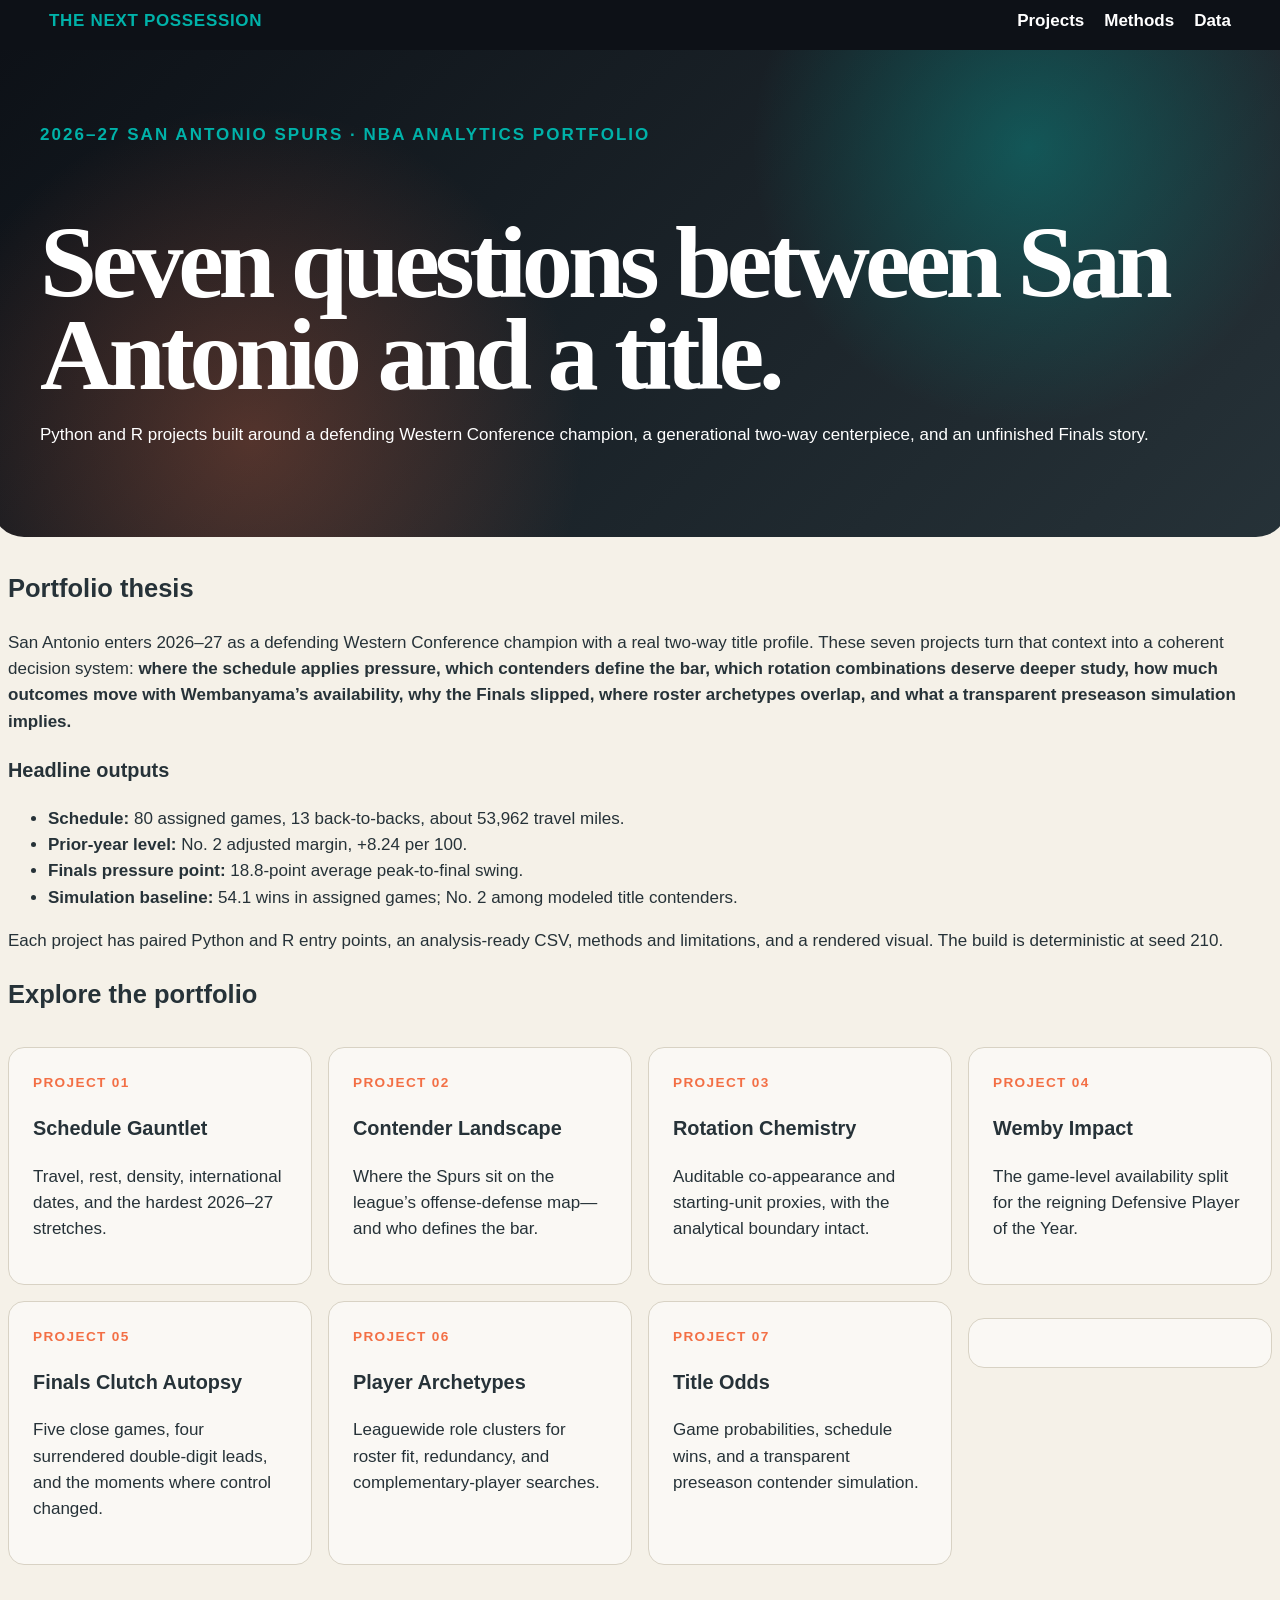
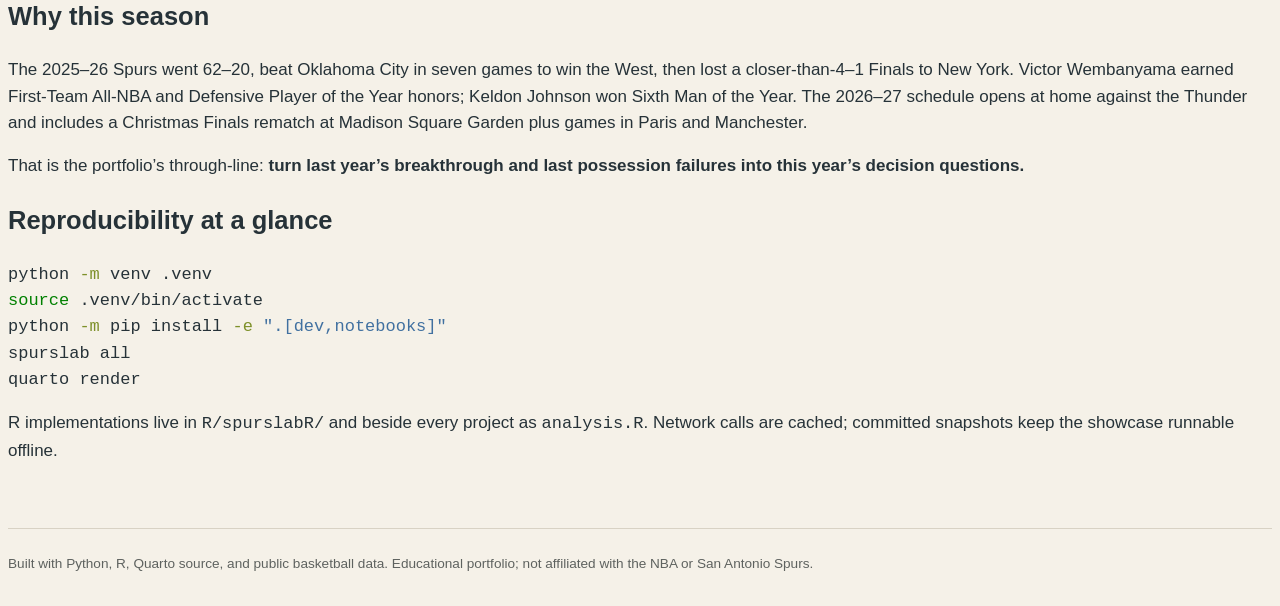
==== docs/index.html @ 5e853c53 "Preserve original local Spurs portfolio snapshot" ====
<!DOCTYPE html>
<html xmlns="http://www.w3.org/1999/xhtml">
<head>
  <meta charset="utf-8" />
  <meta name="generator" content="pandoc 3.10" />
  <meta name="viewport" content="width=device-width, initial-scale=1.0, user-scalable=yes" />
  <title>The Next Possession</title>
  <style>
    /* Default styles provided by pandoc.
    ** See https://pandoc.org/MANUAL.html#variables-for-html for config info.
    */
    span.smallcaps{font-variant: small-caps;}
    div.columns{display: flex; gap: 1.5em;}
    div.column{flex: auto;}
    @media screen {
    div.columns{gap: min(4vw, 1.5em);}
    div.column{overflow-x: auto;}
    }
    div.hanging-indent{margin-left: 1.5em; text-indent: -1.5em;}
    /* The extra [class] is a hack that increases specificity enough to
       override a similar rule in reveal.js */
    ul.task-list[class]{list-style: none;}
    ul.task-list li input[type="checkbox"] {
      font-size: inherit;
      width: 0.8em;
      margin: 0 0.8em 0.2em -1.6em;
      vertical-align: middle;
    }
    .display.math{display: block; text-align: center; margin: 0.5rem auto;}
    /* CSS for syntax highlighting */
    html { -webkit-text-size-adjust: 100%; }
    pre > code.sourceCode { white-space: pre; position: relative; }
    pre > code.sourceCode > span { display: inline-block; line-height: 1.25; }
    pre > code.sourceCode > span:empty { height: 1.2em; }
    .sourceCode { overflow: visible; }
    code.sourceCode > span { color: inherit; text-decoration: inherit; }
    div.sourceCode { margin: 1em 0; }
    pre.sourceCode { margin: 0; }
    @media screen {
    div.sourceCode { overflow: auto; }
    }
    @media print {
    pre > code.sourceCode { white-space: pre-wrap; }
    pre > code.sourceCode > span { text-indent: -5em; padding-left: 5em; }
    }
    pre.numberSource code
      { counter-reset: source-line 0; }
    pre.numberSource code > span
      { position: relative; left: -4em; counter-increment: source-line; }
    pre.numberSource code > span > a:first-child::before
      { content: counter(source-line);
        position: relative; left: -1em; text-align: right; vertical-align: baseline;
        border: none; display: inline-block;
        -webkit-touch-callout: none; -webkit-user-select: none;
        -khtml-user-select: none; -moz-user-select: none;
        -ms-user-select: none; user-select: none;
        padding: 0 4px; width: 4em;
        color: #aaaaaa;
      }
    pre.numberSource { margin-left: 3em; border-left: 1px solid #aaaaaa;  padding-left: 4px; }
    div.sourceCode
      {   }
    @media screen {
    pre > code.sourceCode > span > a:first-child::before { text-decoration: underline; }
    }
    code span.al { color: #ff0000; font-weight: bold; } /* Alert */
    code span.an { color: #60a0b0; font-weight: bold; font-style: italic; } /* Annotation */
    code span.at { color: #7d9029; } /* Attribute */
    code span.bn { color: #40a070; } /* BaseN */
    code span.bu { color: #008000; } /* BuiltIn */
    code span.cf { color: #007020; font-weight: bold; } /* ControlFlow */
    code span.ch { color: #4070a0; } /* Char */
    code span.cn { color: #880000; } /* Constant */
    code span.co { color: #60a0b0; font-style: italic; } /* Comment */
    code span.cv { color: #60a0b0; font-weight: bold; font-style: italic; } /* CommentVar */
    code span.do { color: #ba2121; font-style: italic; } /* Documentation */
    code span.dt { color: #902000; } /* DataType */
    code span.dv { color: #40a070; } /* DecVal */
    code span.er { color: #ff0000; font-weight: bold; } /* Error */
    code span.ex { } /* Extension */
    code span.fl { color: #40a070; } /* Float */
    code span.fu { color: #06287e; } /* Function */
    code span.im { color: #008000; font-weight: bold; } /* Import */
    code span.in { color: #60a0b0; font-weight: bold; font-style: italic; } /* Information */
    code span.kw { color: #007020; font-weight: bold; } /* Keyword */
    code span.op { color: #666666; } /* Operator */
    code span.ot { color: #007020; } /* Other */
    code span.pp { color: #bc7a00; } /* Preprocessor */
    code span.sc { color: #4070a0; } /* SpecialChar */
    code span.ss { color: #bb6688; } /* SpecialString */
    code span.st { color: #4070a0; } /* String */
    code span.va { color: #19177c; } /* Variable */
    code span.vs { color: #4070a0; } /* VerbatimString */
    code span.wa { color: #60a0b0; font-weight: bold; font-style: italic; } /* Warning */
  </style>
  <link rel="stylesheet" href="assets/styles.css" />
</head>
<body>
<nav class="fallback-nav">
<a class="brand" href="index.html">THE NEXT POSSESSION</a>
<a href="index.html#explore-the-portfolio">Projects</a>
<a href="methodology.html">Methods</a>
<a href="data.html">Data</a>
</nav>
<div class="hero">
<div class="eyebrow">
2026–27 San Antonio Spurs · NBA analytics portfolio
</div>
<h1 id="seven-questions-between-san-antonio-and-a-title.">Seven
questions between San Antonio and a title.</h1>
<p>Python and R projects built around a defending Western Conference
champion, a generational two-way centerpiece, and an unfinished Finals
story.</p>
</div>
<h2 id="portfolio-thesis">Portfolio thesis</h2>
<p>San Antonio enters 2026–27 as a defending Western Conference champion
with a real two-way title profile. These seven projects turn that
context into a coherent decision system: <strong>where the schedule
applies pressure, which contenders define the bar, which rotation
combinations deserve deeper study, how much outcomes move with
Wembanyama’s availability, why the Finals slipped, where roster
archetypes overlap, and what a transparent preseason simulation
implies.</strong></p>
<h3 id="headline-outputs">Headline outputs</h3>
<ul>
<li><strong>Schedule:</strong> 80 assigned games, 13 back-to-backs,
about 53,962 travel miles.</li>
<li><strong>Prior-year level:</strong> No. 2 adjusted margin, +8.24 per
100.</li>
<li><strong>Finals pressure point:</strong> 18.8-point average
peak-to-final swing.</li>
<li><strong>Simulation baseline:</strong> 54.1 wins in assigned games;
No. 2 among modeled title contenders.</li>
</ul>
<p>Each project has paired Python and R entry points, an analysis-ready
CSV, methods and limitations, and a rendered visual. The build is
deterministic at seed 210.</p>
<h2 id="explore-the-portfolio">Explore the portfolio</h2>
<div class="project-grid">
<a class="project-card" href="projects/01_schedule_gauntlet/index.html">
<div class="project-number">
PROJECT 01
</div>
<h3>
Schedule Gauntlet
</h3>
<p>
Travel, rest, density, international dates, and the hardest 2026–27
stretches.
</p>
</a>
<a class="project-card" href="projects/02_contender_landscape/index.html">
<div class="project-number">
PROJECT 02
</div>
<h3>
Contender Landscape
</h3>
<p>
Where the Spurs sit on the league’s offense-defense map—and who defines
the bar.
</p>
</a>
<a class="project-card" href="projects/03_rotation_chemistry/index.html">
<div class="project-number">
PROJECT 03
</div>
<h3>
Rotation Chemistry
</h3>
<p>
Auditable co-appearance and starting-unit proxies, with the analytical
boundary intact.
</p>
</a> <a class="project-card" href="projects/04_wemby_impact/index.html">
<div class="project-number">
PROJECT 04
</div>
<h3>
Wemby Impact
</h3>
<p>
The game-level availability split for the reigning Defensive Player of
the Year.
</p>
</a>
<a class="project-card" href="projects/05_finals_clutch_autopsy/index.html">
<div class="project-number">
PROJECT 05
</div>
<h3>
Finals Clutch Autopsy
</h3>
<p>
Five close games, four surrendered double-digit leads, and the moments
where control changed.
</p>
</a>
<a class="project-card" href="projects/06_player_archetypes/index.html">
<div class="project-number">
PROJECT 06
</div>
<h3>
Player Archetypes
</h3>
<p>
Leaguewide role clusters for roster fit, redundancy, and
complementary-player searches.
</p>
</a> <a class="project-card" href="projects/07_title_odds/index.html">
<div class="project-number">
PROJECT 07
</div>
<h3>
Title Odds
</h3>
<p>
Game probabilities, schedule wins, and a transparent preseason contender
simulation.
</p>
<p></a></p>
</div>
<h2 id="why-this-season">Why this season</h2>
<p>The 2025–26 Spurs went 62–20, beat Oklahoma City in seven games to
win the West, then lost a closer-than-4–1 Finals to New York. Victor
Wembanyama earned First-Team All-NBA and Defensive Player of the Year
honors; Keldon Johnson won Sixth Man of the Year. The 2026–27 schedule
opens at home against the Thunder and includes a Christmas Finals
rematch at Madison Square Garden plus games in Paris and Manchester.</p>
<p>That is the portfolio’s through-line: <strong>turn last year’s
breakthrough and last possession failures into this year’s decision
questions.</strong></p>
<h2 id="reproducibility-at-a-glance">Reproducibility at a glance</h2>
<div class="sourceCode" id="cb1"><pre
class="sourceCode bash"><code class="sourceCode bash"><span id="cb1-1"><a href="#cb1-1" aria-hidden="true" tabindex="-1"></a><span class="ex">python</span> <span class="at">-m</span> venv .venv</span>
<span id="cb1-2"><a href="#cb1-2" aria-hidden="true" tabindex="-1"></a><span class="bu">source</span> .venv/bin/activate</span>
<span id="cb1-3"><a href="#cb1-3" aria-hidden="true" tabindex="-1"></a><span class="ex">python</span> <span class="at">-m</span> pip install <span class="at">-e</span> <span class="st">&quot;.[dev,notebooks]&quot;</span></span>
<span id="cb1-4"><a href="#cb1-4" aria-hidden="true" tabindex="-1"></a><span class="ex">spurslab</span> all</span>
<span id="cb1-5"><a href="#cb1-5" aria-hidden="true" tabindex="-1"></a><span class="ex">quarto</span> render</span></code></pre></div>
<p>R implementations live in <code>R/spurslabR/</code> and beside every
project as <code>analysis.R</code>. Network calls are cached; committed
snapshots keep the showcase runnable offline.</p>
<footer class="fallback-footer">Built with Python, R, Quarto source, and public basketball data. Educational portfolio; not affiliated with the NBA or San Antonio Spurs.</footer>
</body>
</html>
---- docs/assets/styles.css ----
:root {
  --spurs-black: #0d1117;
  --spurs-silver: #c4ced4;
  --cream: #f5f1e8;
  --charcoal: #263238;
  --teal: #00b2a9;
  --orange: #f36f45;
}

body {
  background: var(--cream);
  color: var(--charcoal);
  font-family: Inter, ui-sans-serif, -apple-system, BlinkMacSystemFont, "Segoe UI", sans-serif;
  font-size: 17px;
  line-height: 1.55;
}

.fallback-nav {
  display: flex;
  gap: 1.25rem;
  align-items: center;
  padding: 1rem max(1.25rem, calc((100% - 1150px) / 2));
  margin: -1rem -1rem 1rem;
  background: var(--spurs-black);
}

.fallback-nav a {
  color: white;
  text-decoration: none;
  font-weight: 700;
}

.fallback-nav .brand {
  margin-right: auto;
  color: var(--teal);
  letter-spacing: .04em;
}

.fallback-footer {
  margin-top: 4rem;
  padding: 1.5rem 0;
  border-top: 1px solid #d8d2c4;
  color: #5e625f;
  font-size: .85rem;
}

.navbar {
  background: var(--spurs-black) !important;
}

.hero {
  padding: 4.5rem 3rem;
  margin: -1rem -1rem 2rem;
  color: white;
  background:
    radial-gradient(circle at 80% 20%, rgba(0, 178, 169, .35), transparent 25%),
    radial-gradient(circle at 20% 80%, rgba(243, 111, 69, .28), transparent 30%),
    linear-gradient(135deg, #0d1117, #263238);
  border-radius: 0 0 2rem 2rem;
}

.hero h1 {
  font-family: Georgia, "Times New Roman", serif;
  font-size: clamp(3rem, 8vw, 6.4rem);
  line-height: .9;
  letter-spacing: -.05em;
  margin-bottom: 1.25rem;
}

.eyebrow {
  color: var(--teal);
  font-weight: 800;
  text-transform: uppercase;
  letter-spacing: .12em;
}

.project-grid {
  display: grid;
  grid-template-columns: repeat(auto-fit, minmax(250px, 1fr));
  gap: 1rem;
  margin: 2rem 0;
}

.project-card {
  display: block;
  color: inherit;
  text-decoration: none;
  padding: 1.5rem;
  border: 1px solid #d8d2c4;
  border-radius: 1rem;
  background: rgba(255, 255, 255, .55);
  transition: transform .15s ease, box-shadow .15s ease;
}

.project-card:hover {
  color: inherit;
  transform: translateY(-3px);
  box-shadow: 0 12px 28px rgba(13, 17, 23, .10);
}

.project-number {
  color: var(--orange);
  font-size: .85rem;
  font-weight: 800;
  letter-spacing: .1em;
}

.callout-note {
  border-left-color: var(--teal) !important;
}

table {
  background: rgba(255, 255, 255, .55);
}

main, body > header, body > nav#TOC {
  max-width: 1150px;
  margin-left: auto;
  margin-right: auto;
}

img {
  max-width: 100%;
  height: auto;
}
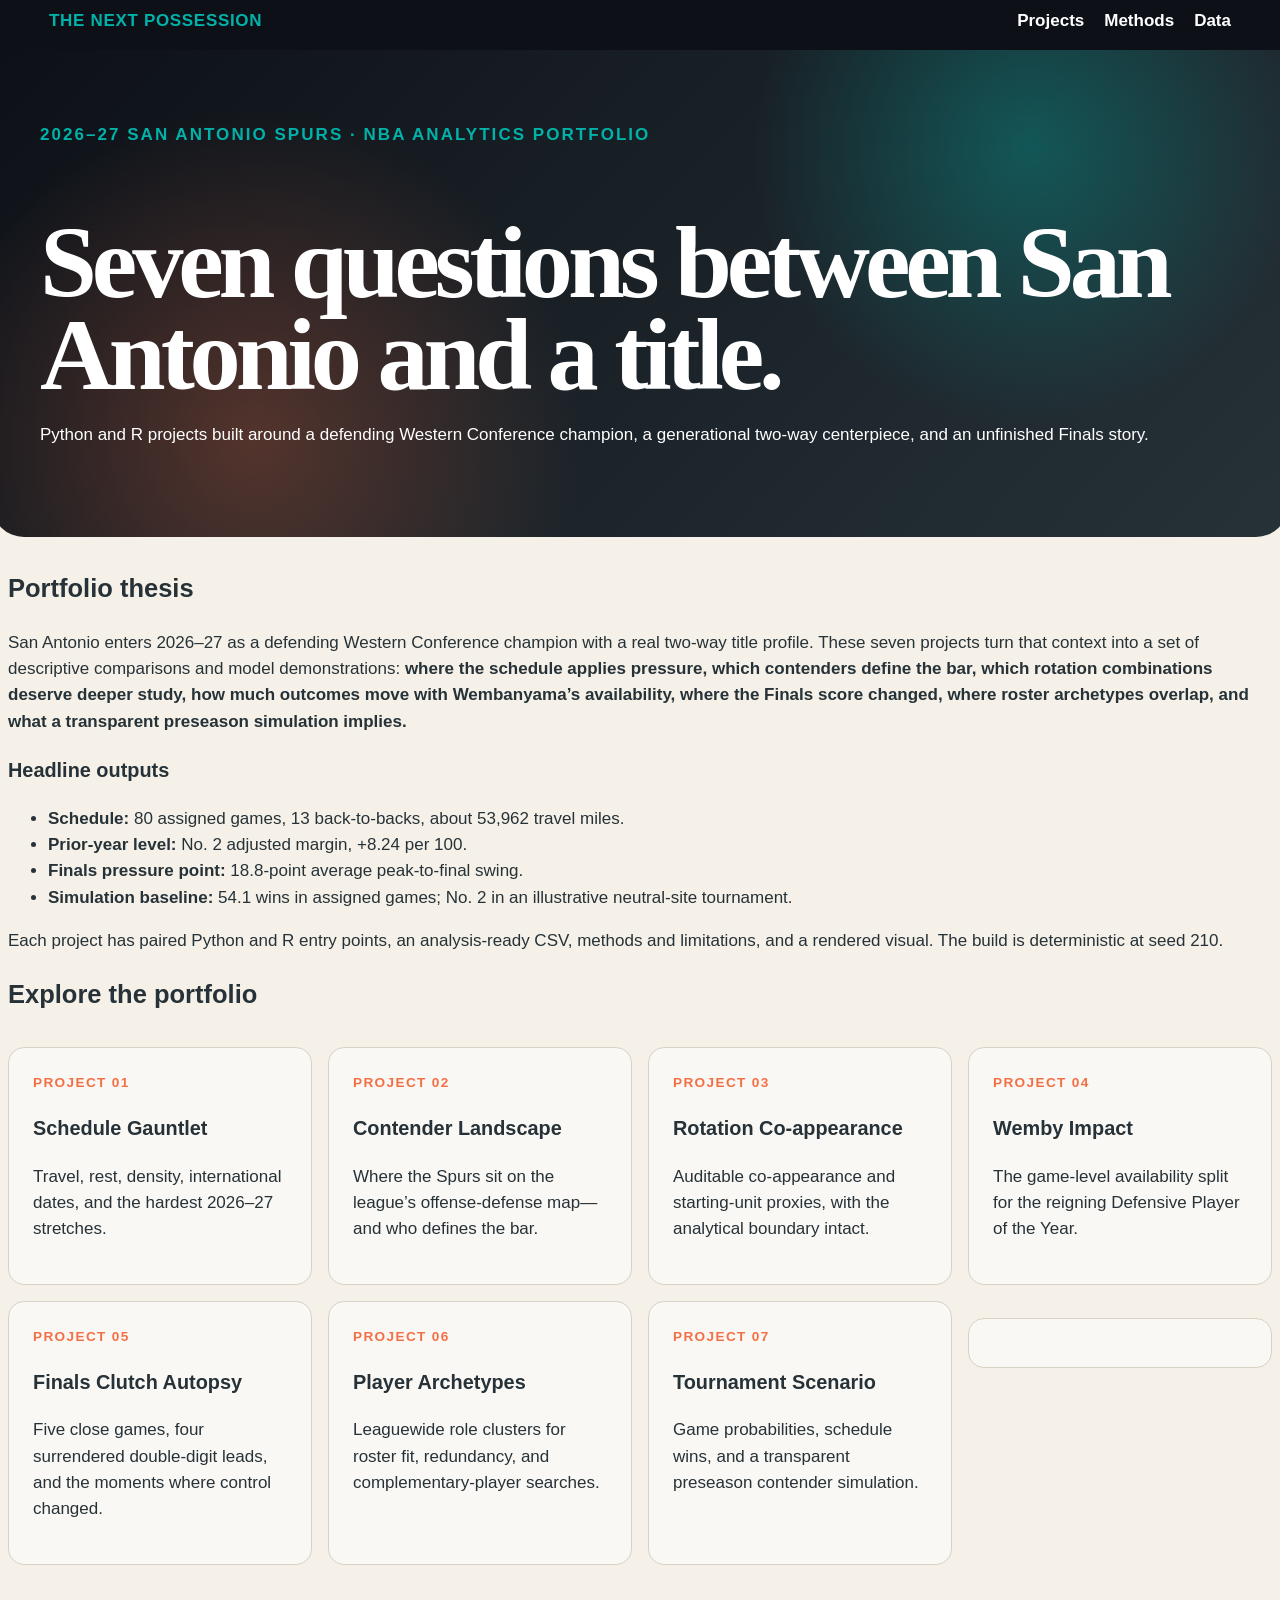
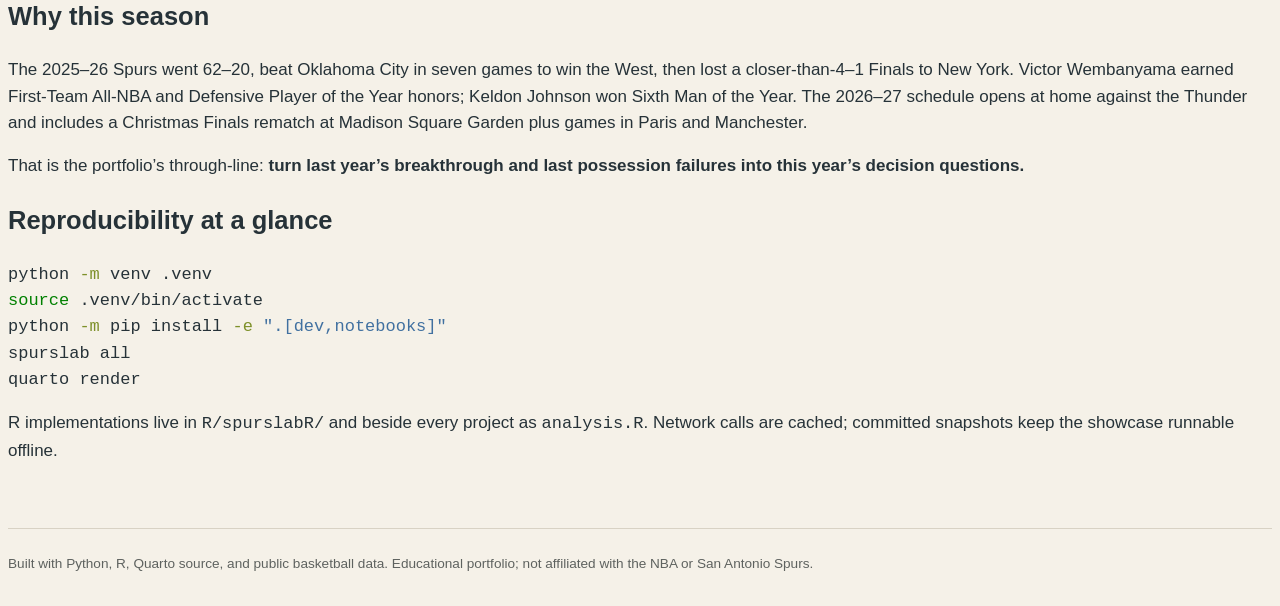
==== commit 95357513: "Repair tournament accounting and align Python R validation Fixed Python/R tournament accounting, neu" ====
--- a/docs/index.html
+++ b/docs/index.html
@@ -115,12 +115,12 @@
 <h2 id="portfolio-thesis">Portfolio thesis</h2>
 <p>San Antonio enters 2026–27 as a defending Western Conference champion
 with a real two-way title profile. These seven projects turn that
-context into a coherent decision system: <strong>where the schedule
-applies pressure, which contenders define the bar, which rotation
-combinations deserve deeper study, how much outcomes move with
-Wembanyama’s availability, why the Finals slipped, where roster
-archetypes overlap, and what a transparent preseason simulation
-implies.</strong></p>
+context into a set of descriptive comparisons and model demonstrations:
+<strong>where the schedule applies pressure, which contenders define the
+bar, which rotation combinations deserve deeper study, how much outcomes
+move with Wembanyama’s availability, where the Finals score changed,
+where roster archetypes overlap, and what a transparent preseason
+simulation implies.</strong></p>
 <h3 id="headline-outputs">Headline outputs</h3>
 <ul>
 <li><strong>Schedule:</strong> 80 assigned games, 13 back-to-backs,
@@ -130,7 +130,7 @@
 <li><strong>Finals pressure point:</strong> 18.8-point average
 peak-to-final swing.</li>
 <li><strong>Simulation baseline:</strong> 54.1 wins in assigned games;
-No. 2 among modeled title contenders.</li>
+No. 2 in an illustrative neutral-site tournament.</li>
 </ul>
 <p>Each project has paired Python and R entry points, an analysis-ready
 CSV, methods and limitations, and a rendered visual. The build is
@@ -166,7 +166,7 @@
 PROJECT 03
 </div>
 <h3>
-Rotation Chemistry
+Rotation Co-appearance
 </h3>
 <p>
 Auditable co-appearance and starting-unit proxies, with the analytical
@@ -212,7 +212,7 @@
 PROJECT 07
 </div>
 <h3>
-Title Odds
+Tournament Scenario
 </h3>
 <p>
 Game probabilities, schedule wins, and a transparent preseason contender
